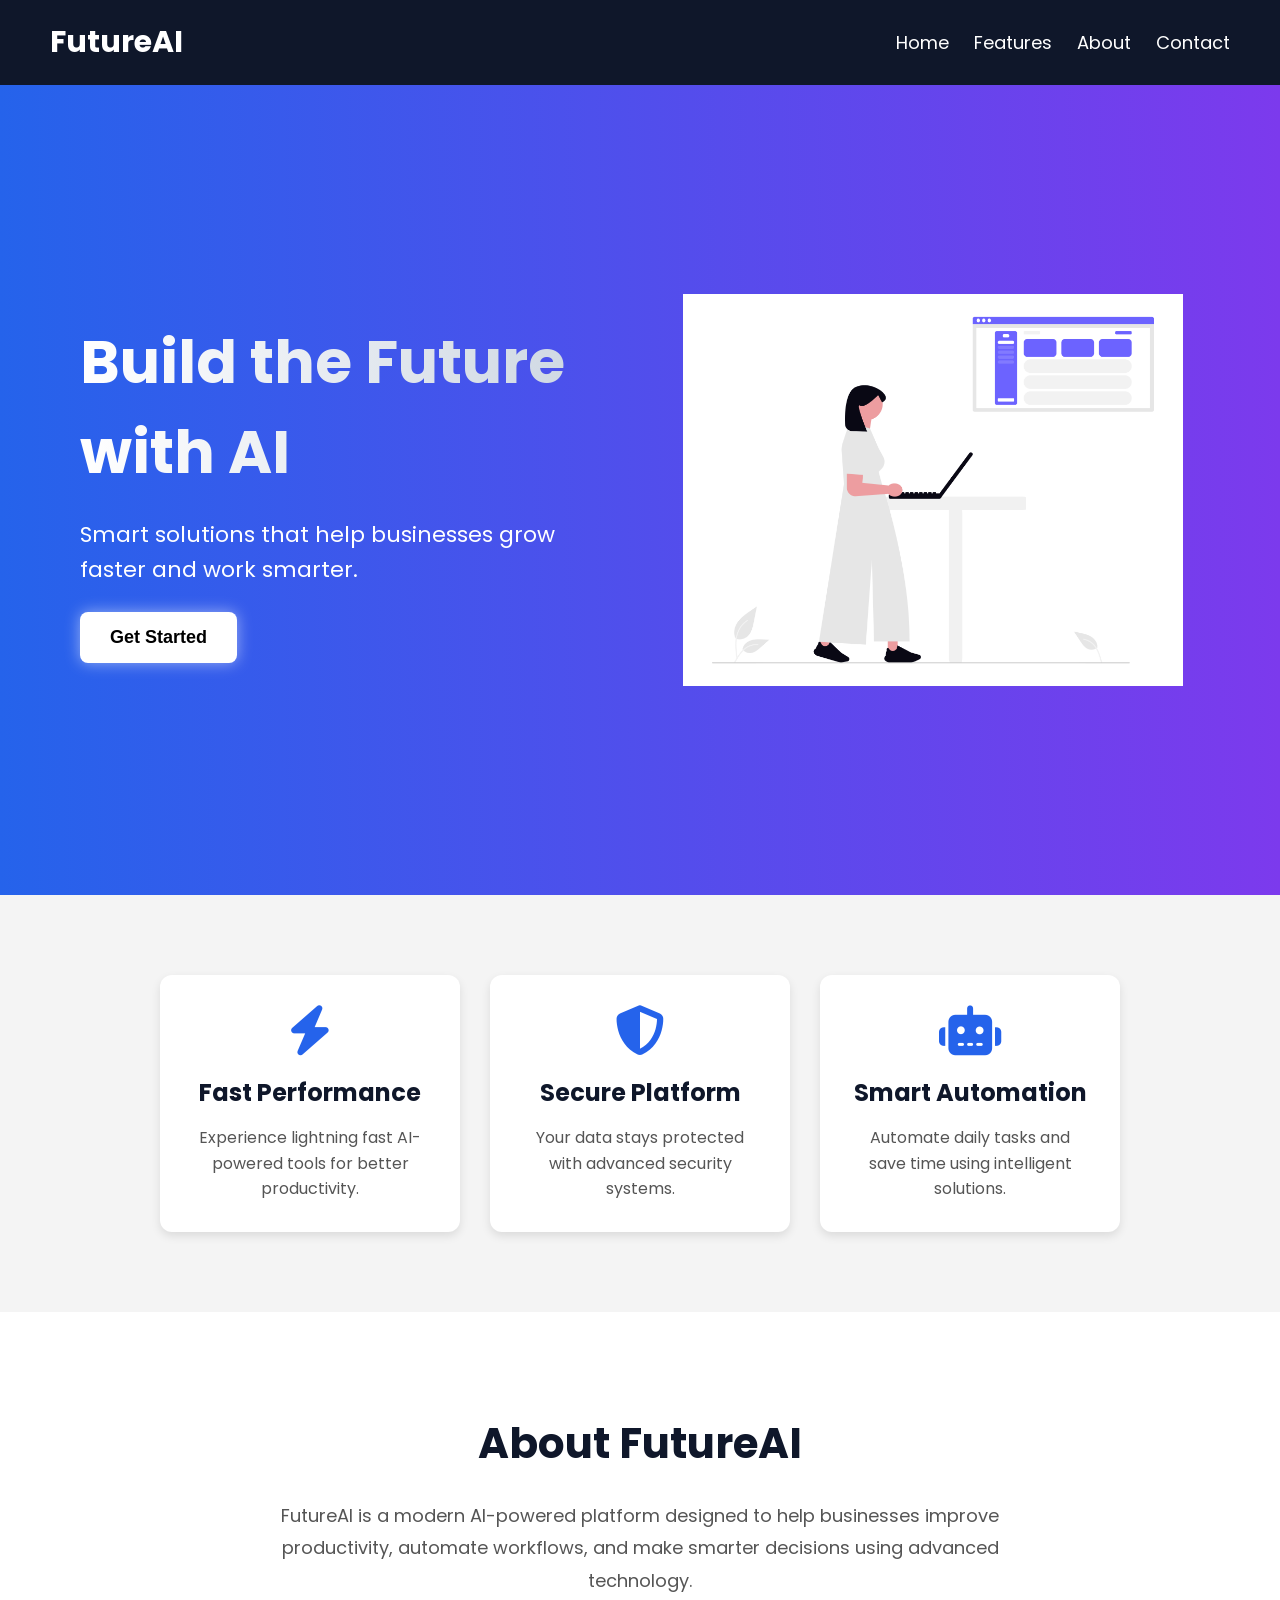
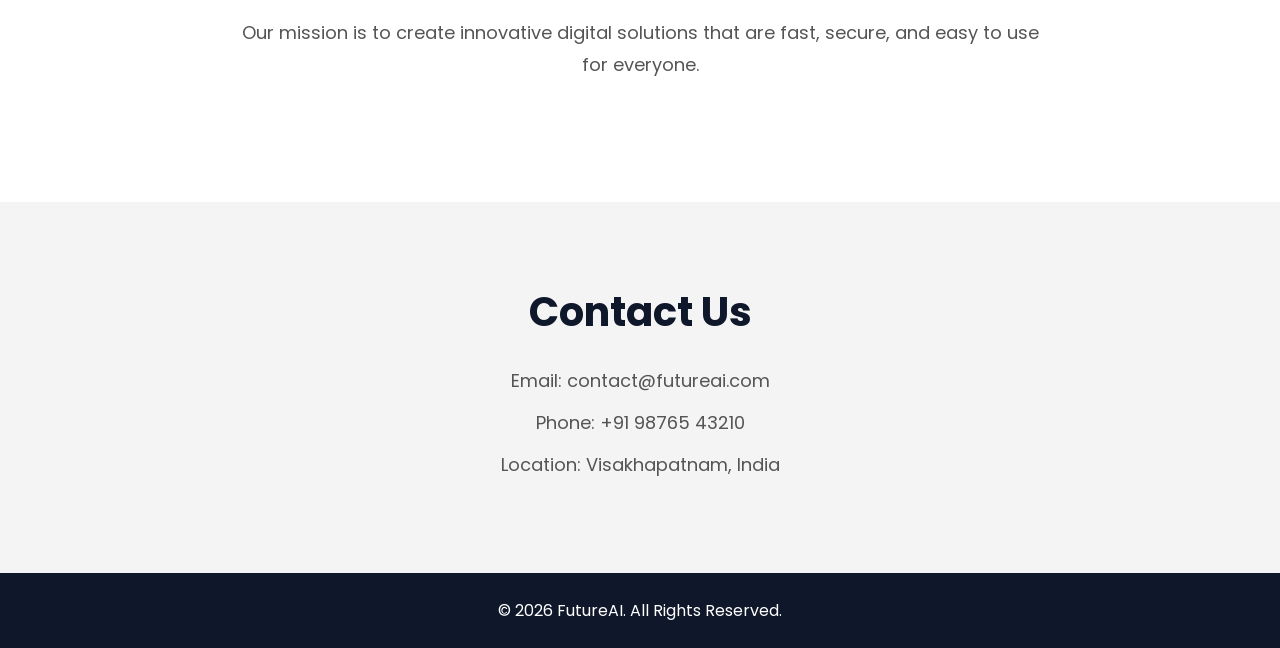
==== LEVEL1TASK1/index.html @ ceef3655 "Add files via upload" ====
<!DOCTYPE html>
<html lang="en">

<head>

    <meta charset="UTF-8">

    <meta name="viewport"
          content="width=device-width, initial-scale=1.0">

    <title>Landing Page</title>

    <link href="https://fonts.googleapis.com/css2?family=Poppins:wght@300;400;600;700&display=swap" rel="stylesheet">

    <link rel="stylesheet"
    href="https://cdnjs.cloudflare.com/ajax/libs/font-awesome/6.5.1/css/all.min.css">

    <link rel="stylesheet" href="style.css">

</head>

<body>

    <header>

        <nav class="navbar">

            <h1 class="logo">FutureAI</h1>

            <ul class="nav-links">

                <li><a href="#home">Home</a></li>

                <li><a href="#features">Features</a></li>

                <li><a href="#about">About</a></li>

                <li><a href="#contact">Contact</a></li>

            </ul>

        </nav>

    </header>

    <section class="hero" id="home">

        <div class="hero-text">

            <h2>Build the Future with AI</h2>

            <p>
                Smart solutions that help businesses grow
                faster and work smarter.
            </p>

            <a href="#features">

                <button>Get Started</button>

            </a>

        </div>

        <div class="hero-image">

            <img src="Images/hero.png" alt="AI Image">

        </div>

    </section>

    <section class="features" id="features">

        <div class="card">

            <i class="fa-solid fa-bolt"></i>

            <h3>Fast Performance</h3>

            <p>
                Experience lightning fast AI-powered tools
                for better productivity.
            </p>

        </div>

        <div class="card">

            <i class="fa-solid fa-shield-halved"></i>

            <h3>Secure Platform</h3>

            <p>
                Your data stays protected with advanced
                security systems.
            </p>

        </div>

        <div class="card">

            <i class="fa-solid fa-robot"></i>

            <h3>Smart Automation</h3>

            <p>
                Automate daily tasks and save time using
                intelligent solutions.
            </p>

        </div>

    </section>

    <section class="about" id="about">

        <div class="about-text">

            <h2>About FutureAI</h2>

            <p>
                FutureAI is a modern AI-powered platform designed
                to help businesses improve productivity, automate
                workflows, and make smarter decisions using
                advanced technology.
            </p>

            <p>
                Our mission is to create innovative digital
                solutions that are fast, secure, and easy to use
                for everyone.
            </p>

        </div>

    </section>

    <section class="contact" id="contact">

        <h2>Contact Us</h2>

        <p>Email: contact@futureai.com</p>

        <p>Phone: +91 98765 43210</p>

        <p>Location: Visakhapatnam, India</p>

    </section>

    <footer>

        <p>© 2026 FutureAI. All Rights Reserved.</p>

    </footer>

</body>

</html>
---- LEVEL1TASK1/style.css ----
*{
    margin: 0;
    padding: 0;
    box-sizing: border-box;
}

html{
    scroll-behavior: smooth;
}

body{
    font-family: 'Poppins', sans-serif;
}

.navbar{

    display: flex;

    justify-content: space-between;

    align-items: center;

    padding: 20px 50px;

    background-color: #0f172a;

    position: sticky;

    top: 0;

    z-index: 1000;
}

.logo{

    color: white;

    font-size: 30px;
}

.nav-links{

    display: flex;

    list-style: none;

    gap: 25px;
}

.nav-links a{

    text-decoration: none;

    color: white;

    font-size: 18px;

    transition: 0.3s;
}

.nav-links a:hover{

    color: #38bdf8;
}

.hero{

    min-height: 90vh;

    display: flex;

    justify-content: space-between;

    align-items: center;

    padding: 50px 80px;

    background: linear-gradient(to right, #2563eb, #7c3aed);

    color: white;

    gap: 50px;
}

.hero-text{

    flex: 1;
}

.hero-text h2{

    font-size: 60px;

    margin-bottom: 20px;

    background: linear-gradient(to right, #ffffff, #cbd5e1);

    background-clip: text;

    -webkit-background-clip: text;

    -webkit-text-fill-color: transparent;
}

.hero-text p{

    font-size: 22px;

    margin-bottom: 25px;

    line-height: 1.6;
}

.hero button{

    padding: 15px 30px;

    border: none;

    border-radius: 8px;

    background-color: white;

    color: black;

    font-size: 18px;

    font-weight: 600;

    cursor: pointer;

    transition: 0.3s;

    box-shadow: 0 0 15px rgba(255,255,255,0.5);
}

.hero button:hover{

    background-color: #0f172a;

    color: white;

    transform: scale(1.08);

    box-shadow: 0 0 20px rgba(255,255,255,0.8);
}

.hero-image{

    flex: 1;

    display: flex;

    justify-content: center;
}

.hero-image img{

    width: 100%;

    max-width: 500px;
}

.features{

    display: flex;

    justify-content: center;

    gap: 30px;

    padding: 80px 50px;

    background-color: #f4f4f4;

    flex-wrap: wrap;
}

.card{

    background-color: white;

    padding: 30px;

    width: 300px;

    text-align: center;

    border-radius: 12px;

    box-shadow: 0 4px 10px rgba(0,0,0,0.1);

    transition: 0.3s;
}

.card:hover{

    transform: translateY(-10px) scale(1.03);
}

.card i{

    font-size: 50px;

    color: #2563eb;

    margin-bottom: 20px;
}

.card h3{

    margin-bottom: 15px;

    font-size: 24px;

    color: #0f172a;
}

.card p{

    font-size: 16px;

    color: #555;

    line-height: 1.6;
}

.about{

    padding: 100px 80px;

    background-color: white;

    text-align: center;
}

.about-text{

    max-width: 800px;

    margin: auto;
}

.about h2{

    font-size: 42px;

    color: #0f172a;

    margin-bottom: 25px;
}

.about p{

    font-size: 18px;

    color: #555;

    line-height: 1.8;

    margin-bottom: 20px;
}

.contact{

    padding: 80px 50px;

    background-color: #f4f4f4;

    text-align: center;
}

.contact h2{

    font-size: 40px;

    color: #0f172a;

    margin-bottom: 25px;
}

.contact p{

    font-size: 18px;

    color: #555;

    margin-bottom: 15px;
}

footer{

    background-color: #0f172a;

    color: white;

    text-align: center;

    padding: 25px;
}

.hero,
.features,
.about,
.contact{

    animation: fadeIn 1.2s ease;
}

@keyframes fadeIn{

    from{

        opacity: 0;

        transform: translateY(20px);
    }

    to{

        opacity: 1;

        transform: translateY(0);
    }
}

::-webkit-scrollbar{

    width: 10px;
}

::-webkit-scrollbar-track{

    background: #f1f1f1;
}

::-webkit-scrollbar-thumb{

    background: #2563eb;

    border-radius: 10px;
}

::-webkit-scrollbar-thumb:hover{

    background: #1d4ed8;
}

@media(max-width:768px){

    .navbar{

        flex-direction: column;

        gap: 20px;

        padding: 20px;
    }

    .hero{

        flex-direction: column;

        text-align: center;

        padding: 50px 30px;
    }

    .hero-text h2{

        font-size: 40px;
    }

    .hero-text p{

        font-size: 18px;
    }

    .features{

        flex-direction: column;

        align-items: center;
    }

    .card{

        width: 90%;
    }

    .about{

        padding: 60px 30px;
    }

    .contact{

        padding: 60px 30px;
    }
}
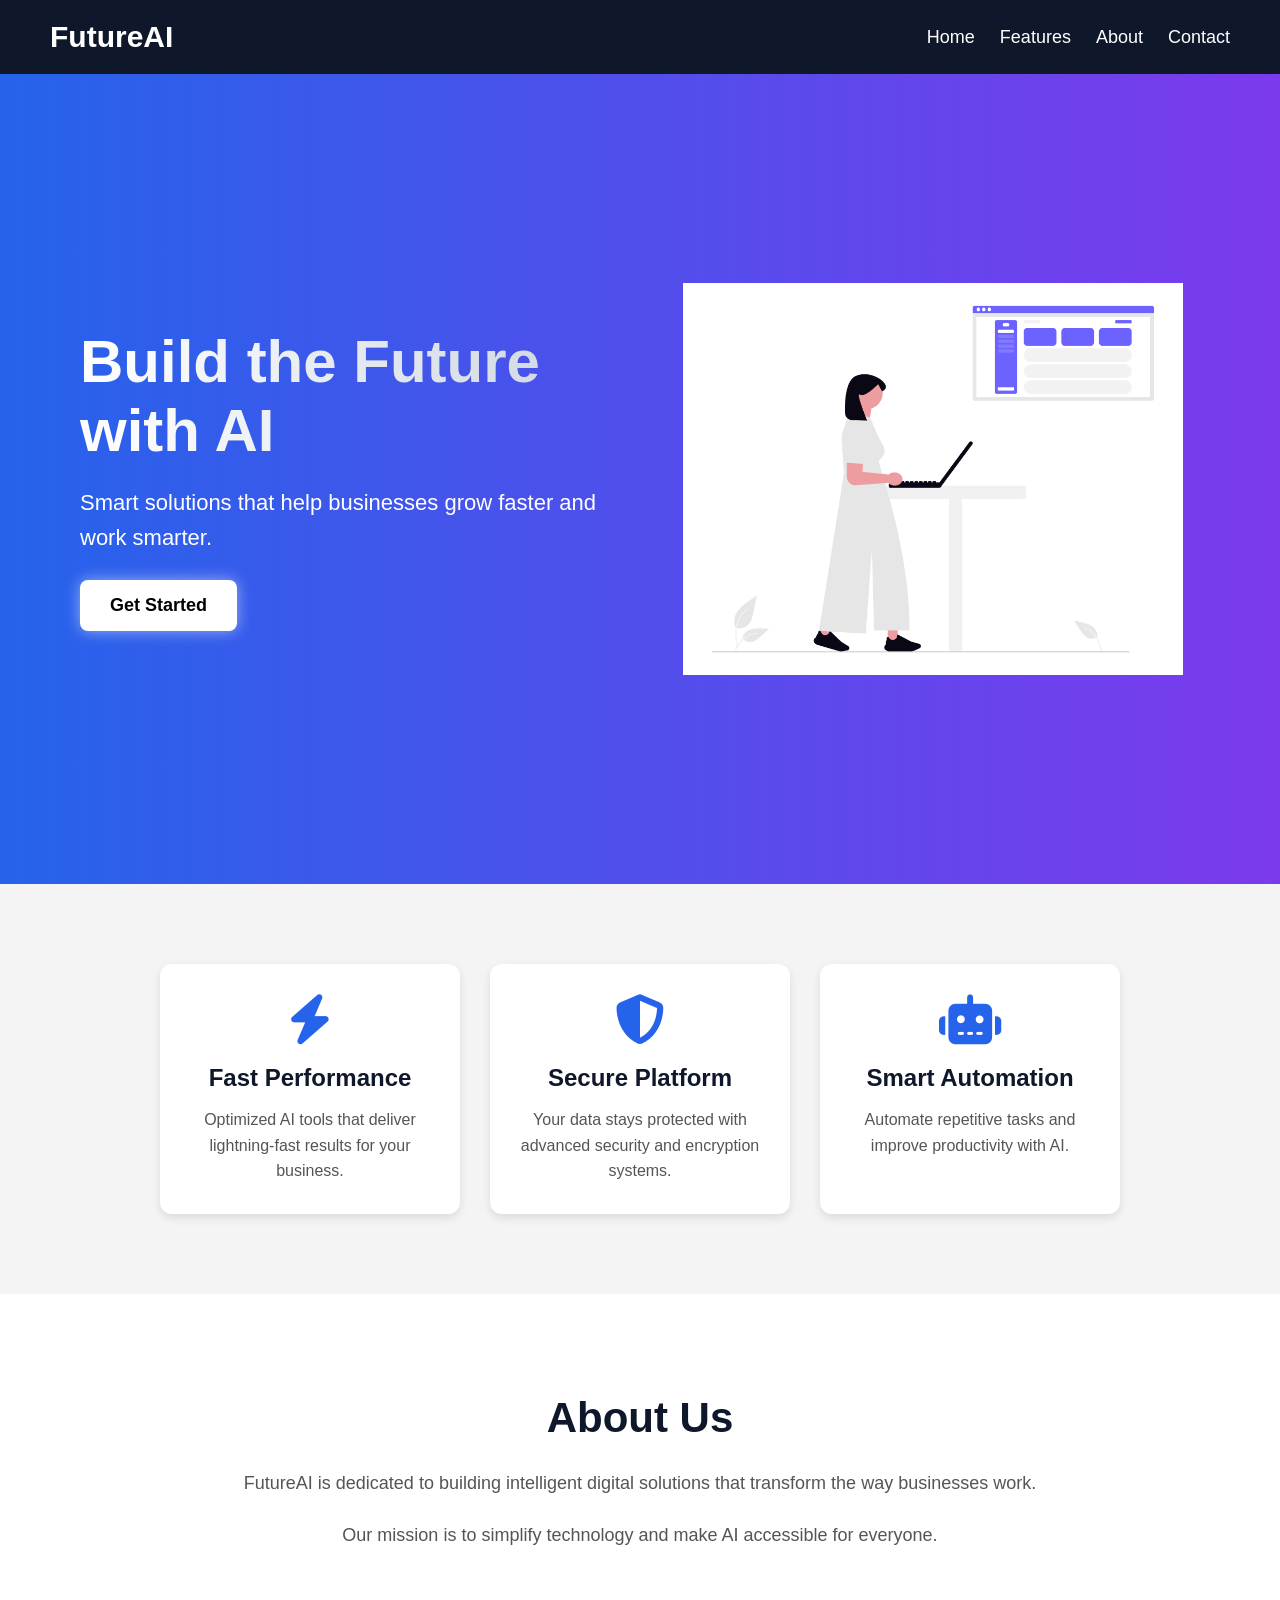
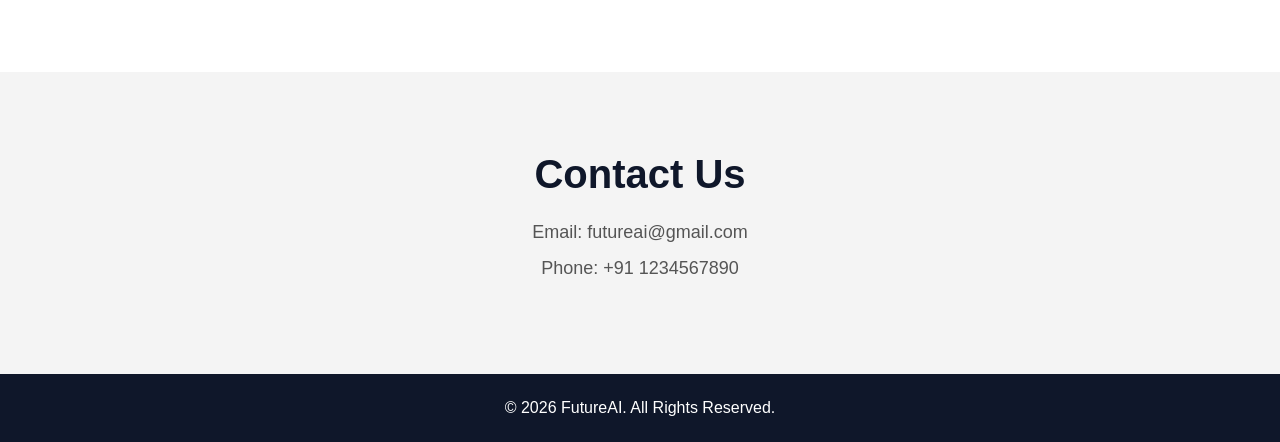
==== commit e1835241: "Update index.html" ====
--- a/LEVEL1TASK1/index.html
+++ b/LEVEL1TASK1/index.html
@@ -2,48 +2,42 @@
 <html lang="en">
 
 <head>
-
     <meta charset="UTF-8">
-
-    <meta name="viewport"
-          content="width=device-width, initial-scale=1.0">
+    <meta name="viewport" content="width=device-width, initial-scale=1.0">
 
     <title>Landing Page</title>
 
-    <link href="https://fonts.googleapis.com/css2?family=Poppins:wght@300;400;600;700&display=swap" rel="stylesheet">
+    <link rel="stylesheet" href="style.css">
 
     <link rel="stylesheet"
-    href="https://cdnjs.cloudflare.com/ajax/libs/font-awesome/6.5.1/css/all.min.css">
-
-    <link rel="stylesheet" href="style.css">
-
+        href="https://cdnjs.cloudflare.com/ajax/libs/font-awesome/6.5.1/css/all.min.css">
 </head>
 
 <body>
 
-    <header>
+    <!-- Navbar -->
 
-        <nav class="navbar">
+    <nav class="navbar">
 
-            <h1 class="logo">FutureAI</h1>
+        <h1 class="logo">FutureAI</h1>
 
-            <ul class="nav-links">
+        <ul class="nav-links">
 
-                <li><a href="#home">Home</a></li>
+            <li><a href="#">Home</a></li>
 
-                <li><a href="#features">Features</a></li>
+            <li><a href="#features">Features</a></li>
 
-                <li><a href="#about">About</a></li>
+            <li><a href="#about">About</a></li>
 
-                <li><a href="#contact">Contact</a></li>
+            <li><a href="#contact">Contact</a></li>
 
-            </ul>
+        </ul>
 
-        </nav>
+    </nav>
 
-    </header>
+    <!-- Hero Section -->
 
-    <section class="hero" id="home">
+    <section class="hero">
 
         <div class="hero-text">
 
@@ -64,11 +58,13 @@
 
         <div class="hero-image">
 
-            <img src="Images/hero.png" alt="AI Image">
+            <img src="./Images/hero.png" alt="AI Image">
 
         </div>
 
     </section>
+
+    <!-- Features Section -->
 
     <section class="features" id="features">
 
@@ -79,8 +75,8 @@
             <h3>Fast Performance</h3>
 
             <p>
-                Experience lightning fast AI-powered tools
-                for better productivity.
+                Optimized AI tools that deliver lightning-fast
+                results for your business.
             </p>
 
         </div>
@@ -93,7 +89,7 @@
 
             <p>
                 Your data stays protected with advanced
-                security systems.
+                security and encryption systems.
             </p>
 
         </div>
@@ -105,48 +101,50 @@
             <h3>Smart Automation</h3>
 
             <p>
-                Automate daily tasks and save time using
-                intelligent solutions.
+                Automate repetitive tasks and improve
+                productivity with AI.
             </p>
 
         </div>
 
     </section>
 
+    <!-- About Section -->
+
     <section class="about" id="about">
 
         <div class="about-text">
 
-            <h2>About FutureAI</h2>
+            <h2>About Us</h2>
 
             <p>
-                FutureAI is a modern AI-powered platform designed
-                to help businesses improve productivity, automate
-                workflows, and make smarter decisions using
-                advanced technology.
+                FutureAI is dedicated to building intelligent
+                digital solutions that transform the way
+                businesses work.
             </p>
 
             <p>
-                Our mission is to create innovative digital
-                solutions that are fast, secure, and easy to use
-                for everyone.
+                Our mission is to simplify technology and make
+                AI accessible for everyone.
             </p>
 
         </div>
 
     </section>
 
+    <!-- Contact Section -->
+
     <section class="contact" id="contact">
 
         <h2>Contact Us</h2>
 
-        <p>Email: contact@futureai.com</p>
+        <p>Email: futureai@gmail.com</p>
 
-        <p>Phone: +91 98765 43210</p>
-
-        <p>Location: Visakhapatnam, India</p>
+        <p>Phone: +91 1234567890</p>
 
     </section>
+
+    <!-- Footer -->
 
     <footer>
 
@@ -156,4 +154,4 @@
 
 </body>
 
-</html>+</html>
